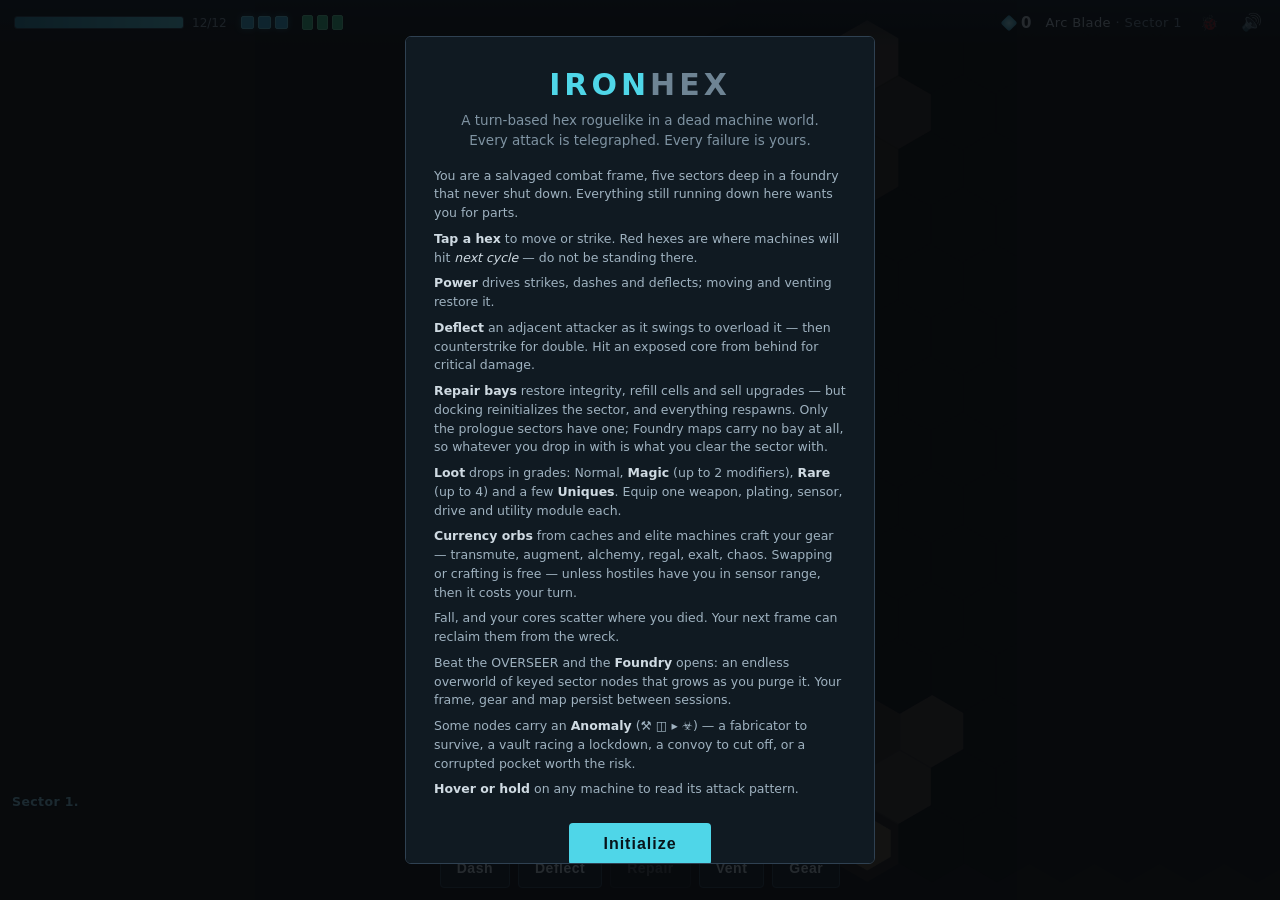
==== index.html @ 330bc488 "Extract balance & generation numbers into config.js (phase 1/3) Enemy scaling, level generation, and" ====
<!DOCTYPE html>
<html lang="en">
<head>
<meta charset="UTF-8">
<meta name="viewport" content="width=device-width, initial-scale=1.0, maximum-scale=1.0, user-scalable=no, viewport-fit=cover">
<meta name="mobile-web-app-capable" content="yes">
<meta name="apple-mobile-web-app-capable" content="yes">
<meta name="apple-mobile-web-app-status-bar-style" content="black-translucent">
<title>Ironhex</title>
<link rel="stylesheet" href="rl.css">
<link rel="icon" href="data:image/svg+xml,<svg xmlns='http://www.w3.org/2000/svg' viewBox='0 0 100 100'><polygon points='50,3 93,26 93,74 50,97 7,74 7,26' fill='%234fd6e8'/></svg>">
</head>
<body>
<canvas id="game"></canvas>

<div id="topbar">
  <div class="hpwrap"><div id="hp-bar"><div id="hp-fill"></div></div><span id="hp-text">12/12</span></div>
  <div id="stamina" title="Power"></div>
  <div id="flasks" title="Repair cells"></div>
  <div class="spacer"></div>
  <div class="souls-wrap"><span class="soul-dot"></span><span id="souls">0</span></div>
  <div class="floor-wrap"><span id="weapon-name"></span> · <span id="loc-label">Sector 1</span></div>
  <button id="btn-debug-export" title="Export debug state (for bug reports)">🐞</button>
  <button id="mute" title="Audio">🔊</button>
</div>

<div id="inspect"></div>

<div id="log"></div>

<div id="actions">
  <button id="btn-roll" title="Thruster dash: any hex up to two away, straight through bodies and fire (2 power) [R]">Dash</button>
  <button id="btn-parry" title="Deflector field: negate an adjacent strike and overload the attacker (2 power) [F]">Deflect</button>
  <button id="btn-flask" title="Inject a repair cell: restores integrity, but it costs the turn [H]">Repair</button>
  <button id="btn-wait" title="Vent heat: hold position, +2 power [Space]">Vent</button>
  <button id="btn-gear" title="Equipment [B]">Gear</button>
  <button id="btn-shop" title="Uplink to the Bay fabricator">Fabricate</button>
  <button id="btn-extract" class="hidden extract" title="Return to the Bay">Extract</button>
  <button id="btn-rest" class="hidden rest">Dock at repair bay</button>
  <button id="btn-fabricator" class="hidden rest" title="Wake the fabricator: 4 scripted waves, a Surge Cache if you hold the line">Activate fabricator</button>
</div>

<div id="event-status" class="hidden"></div>
<div id="purge-banner" class="hidden">SECTOR PURGED — hit Extract to return to the Bay</div>

<div id="node" class="overlay hidden">
  <div class="box">
    <h2 id="node-title"></h2>
    <p id="node-desc"></p>
    <div id="node-actions"></div>
    <button id="node-close" class="secondary">Close</button>
  </div>
</div>

<div id="inv" class="overlay hidden">
  <div class="box gear-box">
    <h2>Equipment</h2>
    <p id="gear-note" class="stats"></p>
    <div id="gear-tabs">
      <button data-tab="equip" class="active">Equipped</button>
      <button data-tab="pack">Backpack</button>
      <button data-tab="keys">Keys</button>
      <button data-tab="supplies">Supplies</button>
    </div>
    <div id="tab-equip" class="gear-tab">
      <div id="gear-slots"></div>
    </div>
    <div id="tab-pack" class="gear-tab hidden">
      <div id="gear-pack"></div>
    </div>
    <div id="tab-keys" class="gear-tab hidden">
      <div id="gear-keys"></div>
    </div>
    <div id="tab-supplies" class="gear-tab hidden">
      <h3>Currency</h3>
      <div id="gear-currency"></div>
      <h3>Tools</h3>
      <div id="gear-tools"></div>
    </div>
    <button id="inv-close" class="secondary">Close</button>
  </div>
</div>

<div id="menu" class="overlay">
  <div class="box menu-box">
    <h1>IRON<span>HEX</span></h1>
    <p class="sub">A turn-based hex roguelike in a dead machine world.<br>Every attack is telegraphed. Every failure is yours.</p>
    <div class="howto">
      <div>You are a salvaged combat frame, five sectors deep in a foundry that never shut down. Everything still running down here wants you for parts.</div>
      <div><b>Tap a hex</b> to move or strike. Red hexes are where machines will hit <i>next cycle</i> — do not be standing there.</div>
      <div><b>Power</b> drives strikes, dashes and deflects; moving and venting restore it.</div>
      <div><b>Deflect</b> an adjacent attacker as it swings to overload it — then counterstrike for double. Hit an exposed core from behind for critical damage.</div>
      <div><b>Repair bays</b> restore integrity, refill cells and sell upgrades — but docking reinitializes the sector, and everything respawns. Only the prologue sectors have one; Foundry maps carry no bay at all, so whatever you drop in with is what you clear the sector with.</div>
      <div><b>Loot</b> drops in grades: Normal, <b>Magic</b> (up to 2 modifiers), <b>Rare</b> (up to 4) and a few <b>Uniques</b>. Equip one weapon, plating, sensor, drive and utility module each.</div>
      <div><b>Currency orbs</b> from caches and elite machines craft your gear — transmute, augment, alchemy, regal, exalt, chaos. Swapping or crafting is free — unless hostiles have you in sensor range, then it costs your turn.</div>
      <div>Fall, and your cores scatter where you died. Your next frame can reclaim them from the wreck.</div>
      <div>Beat the OVERSEER and the <b>Foundry</b> opens: an endless overworld of keyed sector nodes that grows as you purge it. Your frame, gear and map persist between sessions.</div>
      <div>Some nodes carry an <b>Anomaly</b> (⚒ ◫ ▸ ☣) — a fabricator to survive, a vault racing a lockdown, a convoy to cut off, or a corrupted pocket worth the risk.</div>
      <div><b>Hover or hold</b> on any machine to read its attack pattern.</div>
    </div>
    <button id="begin-btn">Initialize</button>
    <p id="stain-note" class="stain"></p>
    <p id="menu-stats" class="stats"></p>
    <a class="crosslink" href="hexfoundry.html">⬡ Hexfoundry — the tower defense that came before</a>
    <a id="abandon-run" class="crosslink hidden" href="#">Abandon saved run</a>
    <a id="reset-profile" class="crosslink hidden" href="#">Reset Foundry profile</a>
    <a id="export-debug" class="crosslink" href="#">Export debug state</a>
    <a id="import-debug" class="crosslink" href="#">Import debug state</a>
    <input id="import-debug-file" type="file" accept="application/json" class="visually-hidden">
  </div>
</div>

<div id="death" class="overlay hidden">
  <div class="box">
    <h1 class="died">SYSTEM FAILURE</h1>
    <p id="death-souls"></p>
    <p id="death-stats" class="stats"></p>
    <button id="death-retry">Reinitialize</button>
    <button id="death-menu" class="secondary">Menu</button>
    <a id="death-export-debug" class="crosslink" href="#">Export debug state</a>
  </div>
</div>

<div id="win" class="overlay hidden">
  <div class="box">
    <h1 class="won">CORE SECURED</h1>
    <p>The OVERSEER goes dark. Its core is yours — and with it, the Foundry's outer gates unlock.</p>
    <p id="win-stats" class="stats"></p>
    <button id="win-again">Descend again</button>
    <button id="win-menu" class="secondary">Menu</button>
  </div>
</div>

<div id="shop" class="overlay hidden">
  <div class="box">
    <h2>Repair bay · fabrication</h2>
    <div class="souls-wrap shop-souls"><span class="soul-dot"></span><span id="shop-souls">0</span></div>
    <p id="shop-sub" class="stats"></p>
    <p id="shop-feedback" class="shop-feedback hidden"></p>
    <div id="shop-items"></div>
    <button id="shop-close">Undock</button>
  </div>
</div>

<div id="terminal" class="overlay hidden">
  <div class="box">
    <h2 class="terminal-title">CORRUPTED TERMINAL</h2>
    <p>It fabricates powerful gear. It always takes something back.</p>
    <div id="terminal-items"></div>
    <button id="terminal-leave" class="secondary">Disconnect</button>
  </div>
</div>

<script src="config.js"></script>
<script src="rl.js"></script>
</body>
</html>
---- rl.css ----
* { margin: 0; padding: 0; box-sizing: border-box; }

html, body {
  width: 100%; height: 100%;
  overflow: hidden;
  background: #0c1015;
  font-family: "Segoe UI", system-ui, sans-serif;
  color: #cfdae2;
  user-select: none;
  -webkit-user-select: none;
  -webkit-tap-highlight-color: transparent;
  overscroll-behavior: none;
  position: fixed; inset: 0;
}

#game {
  display: block; width: 100vw; height: 100vh; height: 100dvh;
  cursor: pointer;
  touch-action: none;
}

/* ---------------- top HUD ---------------- */
#topbar {
  position: fixed; top: 0; left: 0; right: 0;
  display: flex; align-items: center; gap: 14px;
  padding: 10px 14px;
  background: linear-gradient(#0e161ddd, #0e161d00);
  pointer-events: none;
}
.hpwrap { display: flex; align-items: center; gap: 8px; }
#hp-bar {
  width: 170px; height: 13px; border-radius: 3px;
  background: #16202a; border: 1px solid #2f4152; overflow: hidden;
}
#hp-fill { height: 100%; background: linear-gradient(90deg, #2f8fa8, #5fdcec); transition: width .18s; }
#hp-text { font-size: 12px; color: #8fa3b2; font-variant-numeric: tabular-nums; }
#stamina { display: flex; gap: 4px; }
.pip {
  width: 13px; height: 13px; border-radius: 2px;
  background: #16202a; border: 1px solid #2f4152;
}
.pip.on { background: #3fb8e0; border-color: #6fdcf0; box-shadow: 0 0 6px #3fb8e070; }
#flasks { display: flex; gap: 4px; }
.flask {
  width: 11px; height: 15px; border-radius: 2px;
  background: #16202a; border: 1px solid #2f4152;
}
.flask.on { background: #3fc88a; border-color: #6fe0aa; }
.spacer { flex: 1; }
.souls-wrap {
  display: flex; align-items: center; gap: 6px;
  font-weight: 700; font-size: 15px; font-variant-numeric: tabular-nums;
}
.soul-dot {
  width: 12px; height: 12px; border-radius: 2px; transform: rotate(45deg);
  background: radial-gradient(#b0f4ff, #2f9fc0);
}
.floor-wrap { font-size: 13px; color: #7f93a2; letter-spacing: 0.4px; }
#mute {
  pointer-events: auto;
  background: none; border: 0; font-size: 17px; cursor: pointer;
  opacity: 0.7; padding: 2px 4px;
}
#mute:hover { opacity: 1; }

/* ---------------- scan card ---------------- */
#inspect {
  position: fixed; display: none; z-index: 30; pointer-events: none;
  background: #0a121aee; border: 1px solid #2f4152; border-radius: 4px;
  padding: 9px 12px; font-size: 12px; line-height: 1.5; max-width: 240px;
}
#inspect b { color: #7fdcf0; font-size: 13px; letter-spacing: 0.5px; }
#inspect .i-warn { color: #ff8a70; font-weight: 600; }
#inspect .i-good { color: #6fe0b0; font-weight: 600; }
#inspect .i-trait { color: #7f93a2; margin-top: 3px; }

.terminal-title { color: #e070c8 !important; }

/* ---------------- equipment ---------------- */
.box.gear-box {
  width: min(600px, 95vw); text-align: left;
  max-height: 92vh; max-height: 92dvh; overflow-y: auto;
}
.gear-box h2 { text-align: center; }
.gear-box h3 { color: #8fa3b2; font-size: 13px; margin: 12px 0 6px; letter-spacing: 1px; }
.gear-box #inv-close { display: block; margin: 14px auto 0; }
.gear-box .stats { margin: 4px 0 10px; }
.gear-empty { color: #5d7080; font-size: 12.5px; text-align: center; padding: 10px 0; }
#gear-slots, #gear-pack, #gear-tools { display: flex; flex-direction: column; gap: 6px; }
#gear-currency { display: flex; flex-direction: column; gap: 4px; }
.currency-row {
  display: flex; align-items: baseline; gap: 10px;
  font-size: 11.5px; padding: 4px 2px; border-bottom: 1px solid #1c2934;
}
.currency-row b { color: #c9a24b; flex-shrink: 0; }
.currency-row span { color: #6b7f8e; font-size: 10.5px; }
.mod { display: block; font-size: 10.5px; line-height: 1.45; }
.mod.implicit { color: #8fa3b2; }
.mod.affix { color: #7fa8e8; }
.mod.unique { color: #ff9040; }
.mod.corrupt { color: #ff6a52; }
.mod.lore { color: #6b7f8e; font-style: italic; }
.item-base { color: #6b7f8e !important; font-size: 10px !important; }
.orb-btn { border-color: #6b5a2f !important; color: #c9a24b !important; }
.sell-btn { border-color: #3f5a3a !important; color: #8fce7f !important; }
.sell-btn.armed {
  border-color: #a85838 !important; color: #ffb08a !important;
  background: #2c1c14 !important;
}
.item-card {
  display: flex; align-items: flex-start; justify-content: space-between; gap: 10px;
  background: #16202a; border: 1px solid #2f4152; border-radius: 4px;
  padding: 8px 12px;
}
.item-card.equipped { border-color: #2f7f95; background: #12262e; }
.item-card.empty-slot {
  justify-content: center; color: #5d7080; font-size: 12px;
  border-style: dashed; background: none;
}
.item-info b { color: #8fe0f0; font-size: 13px; display: block; }
.item-info span { color: #7f93a2; font-size: 11px; line-height: 1.35; display: block; }
.item-btns { display: flex; gap: 6px; flex-shrink: 0; flex-wrap: wrap; justify-content: flex-end; max-width: 40%; }
.item-btns button {
  background: #1e2c38 !important; color: #cfdae2 !important;
  border: 1px solid #2f4152 !important; border-radius: 3px !important;
  padding: 6px 12px !important; font-size: 12px !important; margin: 0 !important;
}
.item-btns button:hover:not(:disabled) { background: #27394a !important; }
.item-btns button:disabled { opacity: 0.35; }
#btn-gear { min-width: 72px; }

/* ---------------- log ---------------- */
#log {
  position: fixed; left: 12px;
  /* --bar-h is the action bar's measured height: it wraps to two rows
     on a narrow screen, and the log has to stay clear of it */
  bottom: calc(var(--bar-h, 38px) + 48px);
  font-size: 12.5px; line-height: 1.5;
  text-shadow: 0 1px 3px #000;
  pointer-events: none; max-width: 70vw;
}
#log .warn { color: #ff8a70; }
#log .good { color: #6fe0b0; }
#log .sys  { color: #8fd8f0; font-weight: 600; letter-spacing: 0.4px; }

/* ---------------- Foundry Anomalies (node events) ---------------- */
#event-status {
  position: fixed; top: 46px; left: 50%; transform: translateX(-50%);
  background: #12181fcc; border: 1px solid #3a4b58; border-radius: 4px;
  padding: 5px 12px; font-size: 11.5px; font-weight: 700; letter-spacing: 0.5px;
  color: #ffd45c; text-shadow: 0 1px 3px #000; pointer-events: none;
  white-space: nowrap;
}
#event-status.hidden { display: none; }
#purge-banner {
  position: fixed; top: 78px; left: 50%; transform: translateX(-50%);
  background: #0f241bcc; border: 1px solid #3fc88a; border-radius: 4px;
  padding: 5px 12px; font-size: 11.5px; font-weight: 700; letter-spacing: 0.5px;
  color: #9ff0c8; text-shadow: 0 1px 3px #000; pointer-events: none;
  white-space: nowrap; animation: purge-pulse 2.2s ease-in-out infinite;
}
#purge-banner.hidden { display: none; }
@keyframes purge-pulse {
  0%, 100% { box-shadow: 0 0 0 rgba(63,200,138,0); }
  50% { box-shadow: 0 0 10px rgba(63,200,138,0.6); }
}

/* ---------------- action bar ---------------- */
#actions {
  position: fixed; bottom: max(12px, env(safe-area-inset-bottom));
  left: 0; width: 100%;
  padding: 0 8px; box-sizing: border-box;
  /* a sector can show six buttons at once — wrap rather than run off a
     narrow screen, where the edge ones would be unreachable */
  display: flex; gap: 8px; flex-wrap: wrap; justify-content: center;
  /* the bar spans the screen to centre and wrap cleanly, so let taps
     through everywhere except the buttons themselves */
  pointer-events: none;
}
#actions button { pointer-events: auto; }
#actions button {
  background: #16202add; color: #cfdae2;
  border: 1px solid #2f4152; border-radius: 4px;
  padding: 11px 16px; font-size: 14px; font-weight: 600;
  cursor: pointer; min-width: 64px; letter-spacing: 0.5px;
}
#actions button:hover:not(:disabled) { background: #1e2c38; }
#actions button:disabled { opacity: 0.35; cursor: default; }
#actions button.active { background: #12333e; border-color: #4fd6e8; color: #a8f0ff; }
#actions button.rest { background: #123a30dd; border-color: #3fc88a; color: #9ff0c8; }
#actions button.hidden { display: none; }

/* ---------------- overlays ---------------- */
.overlay {
  position: fixed; inset: 0; background: #060a0ed8;
  display: flex; align-items: center; justify-content: center; z-index: 40;
  overflow-y: auto; touch-action: pan-y;
}
.overlay.hidden { display: none; }
.box {
  width: min(470px, 92vw);
  max-height: 92vh; max-height: 92dvh; overflow-y: auto;
  background: #101a22; border: 1px solid #2f4152; border-radius: 6px;
  padding: 30px 28px; text-align: center;
}
.box h1 { letter-spacing: 4px; font-size: 30px; }
.menu-box h1 { color: #4fd6e8; }
.menu-box h1 span { color: #6e8494; }
.box h1.died { color: #e04a38; letter-spacing: 8px; text-shadow: 0 0 26px #c0202080; }
.box h1.won  { color: #4fd6e8; text-shadow: 0 0 26px #2f9fc080; }
.box h2 { color: #7fdcf0; margin-bottom: 14px; letter-spacing: 1.5px; }
.box .sub { color: #7f93a2; font-size: 13.5px; margin: 8px 0 16px; line-height: 1.5; }
.howto {
  text-align: left; font-size: 12.5px; color: #9fb2c0; line-height: 1.5;
  display: flex; flex-direction: column; gap: 7px; margin-bottom: 18px;
}
.howto b, .howto i { color: #cfdae2; }
.box button {
  background: #4fd6e8; color: #08141a; border: 0; border-radius: 4px;
  padding: 12px 34px; font-size: 16px; font-weight: 700; cursor: pointer;
  margin: 6px 4px 0; letter-spacing: 1px;
}
.box button:hover { background: #7fe6f4; }
.box button.secondary { background: #16202a; color: #9fb2c0; border: 1px solid #2f4152; }
.box button.secondary:hover { background: #1e2c38; }
.box p { margin: 8px 0; color: #9fb2c0; font-size: 14px; line-height: 1.5; }
.stats { font-size: 12px !important; color: #6b7f8e !important; }
.stain { color: #6fe0b0 !important; font-size: 13px !important; }
.crosslink {
  display: block; margin-top: 16px; font-size: 12px;
  color: #6b7f8e; text-decoration: none;
}
.crosslink:hover { color: #9fb2c0; }
.visually-hidden {
  position: absolute; width: 1px; height: 1px; overflow: hidden;
  clip: rect(0 0 0 0); white-space: nowrap; border: 0; padding: 0; margin: -1px;
}
#btn-debug-export {
  pointer-events: auto;
  background: none; border: 0; font-size: 15px; cursor: pointer;
  opacity: 0.55; padding: 2px 4px;
}
#btn-debug-export:hover { opacity: 1; }

/* ---------------- fabrication list ---------------- */
/* the shop overlay sits above the topbar, hiding the souls counter up
   there — repeat it inside so spending power is visible while shopping */
.shop-souls { justify-content: center; margin: 2px 0 6px; color: #cfdae2; }
.shop-feedback {
  color: #6fe0b0 !important; font-size: 12.5px !important;
  font-weight: 600; margin: -4px 0 10px !important;
}
.shop-feedback.hidden { display: none; }
.shop-feedback.flash { animation: shop-flash 1.4s ease-out; }
@keyframes shop-flash {
  0% { opacity: 0; transform: translateY(-3px); }
  15% { opacity: 1; transform: translateY(0); }
  100% { opacity: 1; }
}
#shop-items { display: flex; flex-direction: column; gap: 8px; margin-bottom: 14px; }
.shop-head {
  margin: 8px 0 0; text-align: left;
  font-size: 10px; letter-spacing: 2px; text-transform: uppercase; color: #5d7080;
}
.shop-head:first-child { margin-top: 0; }
.shop-item {
  display: flex; align-items: center; justify-content: space-between; gap: 10px;
  background: #16202a !important; color: #cfdae2 !important;
  border: 1px solid #2f4152 !important; border-radius: 4px !important;
  padding: 10px 14px !important; font-size: 13px !important;
  margin: 0 !important; cursor: pointer; text-align: left;
}
.shop-item:hover:not(:disabled) { background: #1e2c38 !important; }
.shop-item:disabled { opacity: 0.4; cursor: default; }
.shop-item b { color: #8fe0f0; }
.shop-item span { flex: 1; color: #7f93a2; }
.shop-item em { font-style: normal; color: #6fe0b0; white-space: nowrap; }

/* ---------------- the Foundry (overworld) ---------------- */
body.overworld #actions button { display: none; }
body.overworld #actions #btn-gear { display: inline-block; }
/* the Bay's fabricator is reachable by uplink anywhere on the overworld */
#btn-shop { display: none; }
body.overworld #actions #btn-shop { display: inline-block; }
#btn-extract.extract { background: #123a30dd; border-color: #3fc88a; color: #9ff0c8; }
#btn-extract.purged { box-shadow: 0 0 12px #3fc88a90; }
#node-actions { display: flex; flex-direction: column; gap: 8px; margin: 14px 0 4px; }
#gear-keys { display: flex; flex-direction: column; gap: 6px; }
.pack-slot-head {
  color: #6b7f8e; font-size: 10px; letter-spacing: 0.12em; text-transform: uppercase;
  margin: 8px 0 2px; padding-left: 2px;
}
.pack-slot-head:first-child { margin-top: 0; }
#gear-tabs { display: flex; gap: 6px; margin: 8px 0 12px; }
#gear-tabs button {
  flex: 1; background: #16202a; border: 1px solid #2f4152; border-radius: 4px;
  color: #8fa3b2; padding: 8px 4px; font-size: 12px; font-weight: 600;
  font-family: inherit; cursor: pointer; letter-spacing: 0.3px; white-space: nowrap;
}
#gear-tabs button:hover { background: #1e2c38; }
#gear-tabs button.active { background: #12333e; border-color: #4fd6e8; color: #a8f0ff; }
#gear-tabs button.hidden { display: none; }
.gear-tab.hidden { display: none; }

/* ---------------- small screens ---------------- */
@media (max-width: 720px) {
  #topbar { gap: 9px; padding: 8px 10px; flex-wrap: wrap; }
  #hp-bar { width: 110px; }
  #actions button { padding: 10px 10px; font-size: 12.5px; min-width: 54px; }
  #log { bottom: calc(var(--bar-h, 36px) + 40px); font-size: 11.5px; }
  .box { padding: 22px 18px; }
  .box h1 { font-size: 24px; }
}
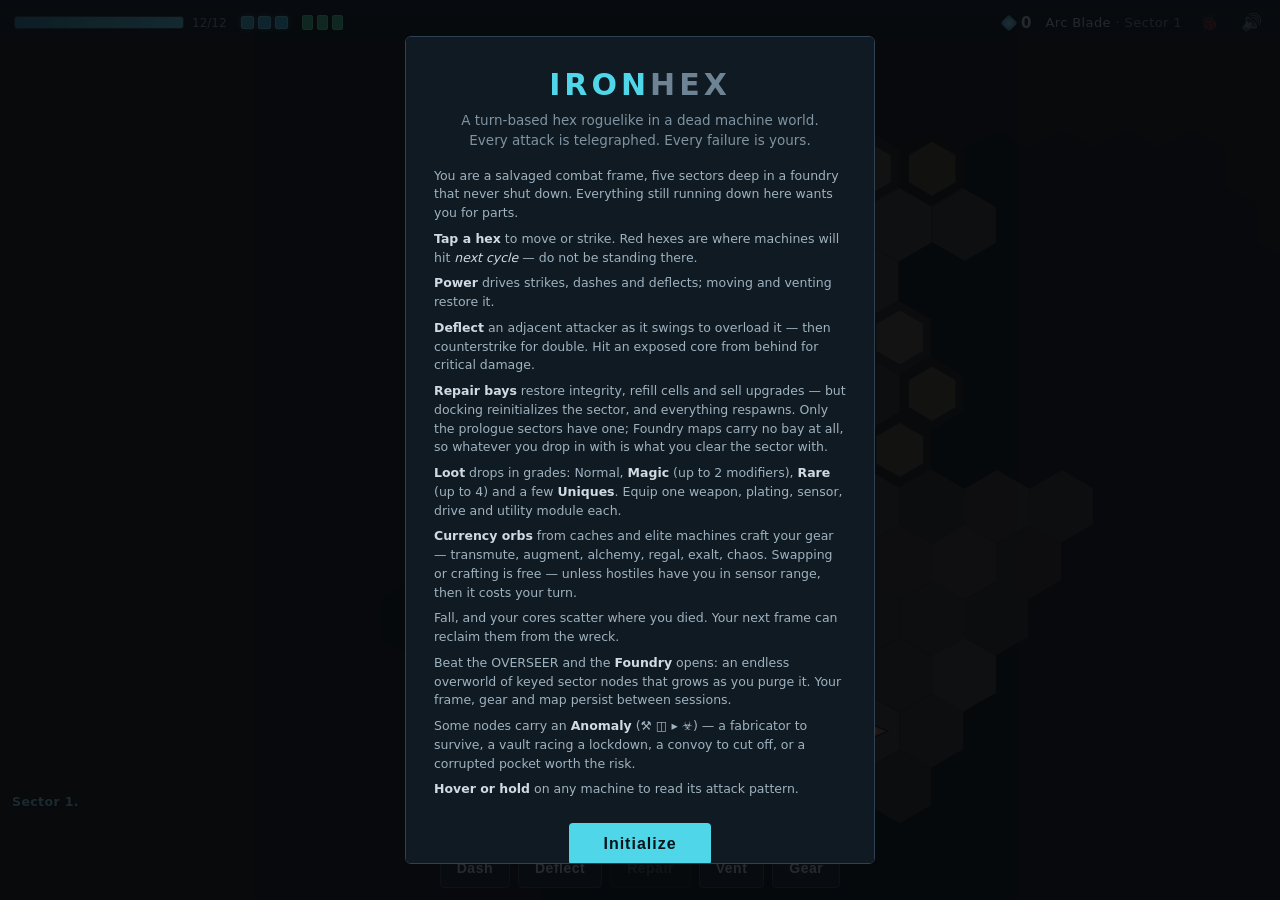
==== commit 6f0813e3: "Replace flat frame upgrades with the frame lattice, a milestone-paced tree The shop's four frame upg" ====
--- a/index.html
+++ b/index.html
@@ -142,6 +142,16 @@
   </div>
 </div>
 
+<div id="tree" class="overlay hidden">
+  <div class="box">
+    <h2>Frame lattice</h2>
+    <p id="tree-sub" class="stats"></p>
+    <div id="tree-detail" class="hidden"></div>
+    <div id="tree-cols"></div>
+    <button id="tree-close">Close</button>
+  </div>
+</div>
+
 <div id="terminal" class="overlay hidden">
   <div class="box">
     <h2 class="terminal-title">CORRUPTED TERMINAL</h2>
--- a/rl.css
+++ b/rl.css
@@ -95,11 +95,16 @@
 .currency-row b { color: #c9a24b; flex-shrink: 0; }
 .currency-row span { color: #6b7f8e; font-size: 10.5px; }
 .mod { display: block; font-size: 10.5px; line-height: 1.45; }
-.mod.implicit { color: #8fa3b2; }
+.mod.implicit { color: #8fa3b2; font-style: italic; }
+.mod.prefix { color: #f0a840; }
+.mod.suffix { color: #6fd6c0; }
 .mod.affix { color: #7fa8e8; }
 .mod.unique { color: #ff9040; }
 .mod.corrupt { color: #ff6a52; }
 .mod.lore { color: #6b7f8e; font-style: italic; }
+/* separates the base type's fixed implicit from what was crafted onto
+   it — without this a stack of same-weight lines reads as one block */
+.mod-divider { height: 1px; background: #2a3745; margin: 5px 0 4px; }
 .item-base { color: #6b7f8e !important; font-size: 10px !important; }
 .orb-btn { border-color: #6b5a2f !important; color: #c9a24b !important; }
 .sell-btn { border-color: #3f5a3a !important; color: #8fce7f !important; }
@@ -275,6 +280,52 @@
 .shop-item b { color: #8fe0f0; }
 .shop-item span { flex: 1; color: #7f93a2; }
 .shop-item em { font-style: normal; color: #6fe0b0; white-space: nowrap; }
+
+/* ---------------- frame lattice ---------------- */
+#tree-cols { display: flex; gap: 8px; margin-bottom: 12px; align-items: flex-start; }
+.tree-col { flex: 1; display: flex; flex-direction: column; min-width: 0; }
+.tree-branch-head {
+  font-size: 10px; letter-spacing: 2px; text-transform: uppercase; color: #5d7080;
+  text-align: center; margin-bottom: 6px;
+}
+.tree-node {
+  display: block; width: 100%; text-align: left; position: relative;
+  background: #16202a !important; color: #cfdae2 !important;
+  border: 1px solid #2f4152 !important; border-radius: 4px !important;
+  padding: 7px 8px !important; font-size: 11px !important;
+  margin: 0 !important; cursor: pointer;
+}
+/* connector stub between nodes in a chain */
+.tree-node + .tree-node { margin-top: 12px !important; }
+.tree-node + .tree-node::before {
+  content: ""; position: absolute; left: 50%; top: -13px;
+  width: 2px; height: 12px; background: #2f4152;
+}
+.tree-node b { display: block; color: #9fb2c2; font-size: 11px; }
+.tree-node span { display: block; color: #66798a; font-size: 10px; line-height: 1.35; }
+.tree-node.notable { border-color: #7a5f2f !important; }
+.tree-node.notable b { color: #e8c060; }
+.tree-node.keystone { border-color: #7a3a52 !important; }
+.tree-node.keystone b { color: #f08fb0; }
+.tree-node.allocated { background: #1c3040 !important; box-shadow: inset 0 0 0 1px #4fc0e0; }
+.tree-node.allocated b { color: #8fe0f0; }
+.tree-node.allocated + .tree-node.allocated::before { background: #4fc0e0; }
+.tree-node.locked { opacity: 0.45; }
+.tree-node.selected { outline: 2px solid #8fe0f0; outline-offset: 1px; }
+#tree-detail {
+  display: flex; align-items: center; gap: 10px; margin-bottom: 12px;
+  background: #16202a; border: 1px solid #2f4152; border-radius: 4px; padding: 9px 12px;
+}
+#tree-detail b { color: #8fe0f0; }
+#tree-detail div { flex: 1; font-size: 12px; color: #9fb2c2; text-align: left; }
+#tree-detail span { display: block; color: #7f93a2; font-size: 11px; margin-top: 2px; }
+#tree-detail button {
+  background: #1d3a2f; color: #9ff0c8; border: 1px solid #3fc88a;
+  border-radius: 4px; padding: 8px 12px; font-size: 12px; white-space: nowrap;
+}
+#tree-detail button:disabled {
+  opacity: 0.5; background: #1a242e; color: #7f93a2; border-color: #2f4152;
+}
 
 /* ---------------- the Foundry (overworld) ---------------- */
 body.overworld #actions button { display: none; }
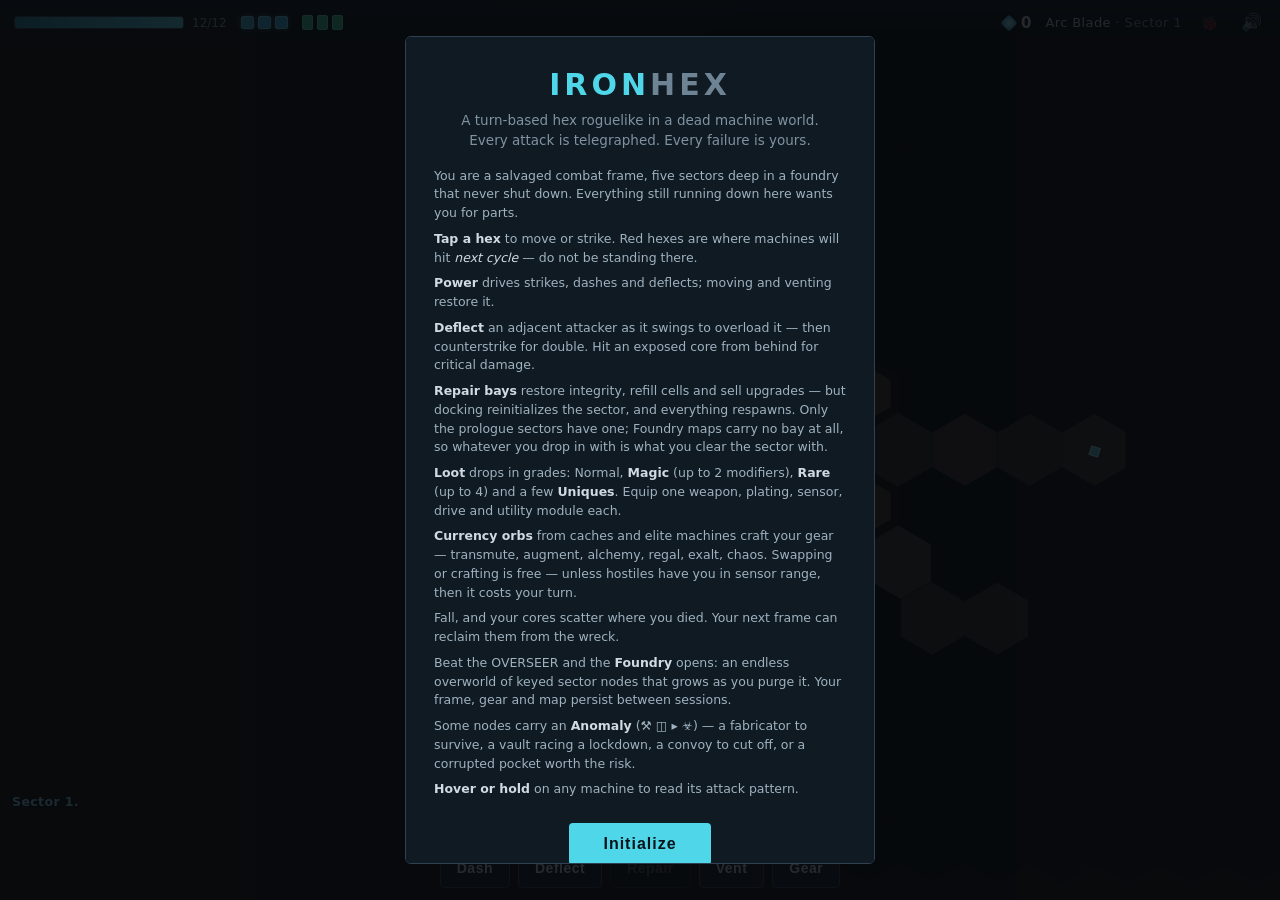
==== commit dd02e999: "Redraw the frame lattice as a radial constellation, PoE-tree style The three-column list read as a m" ====
--- a/index.html
+++ b/index.html
@@ -143,11 +143,17 @@
 </div>
 
 <div id="tree" class="overlay hidden">
-  <div class="box">
+  <div class="box tree-box">
     <h2>Frame lattice</h2>
     <p id="tree-sub" class="stats"></p>
     <div id="tree-detail" class="hidden"></div>
-    <div id="tree-cols"></div>
+    <div id="tree-graph-wrap">
+      <svg id="tree-graph" preserveAspectRatio="xMidYMid meet"></svg>
+      <div id="tree-zoom">
+        <button id="tree-zoom-in" title="Zoom in">+</button>
+        <button id="tree-zoom-out" title="Zoom out">−</button>
+      </div>
+    </div>
     <button id="tree-close">Close</button>
   </div>
 </div>
--- a/rl.css
+++ b/rl.css
@@ -281,37 +281,70 @@
 .shop-item span { flex: 1; color: #7f93a2; }
 .shop-item em { font-style: normal; color: #6fe0b0; white-space: nowrap; }
 
-/* ---------------- frame lattice ---------------- */
-#tree-cols { display: flex; gap: 8px; margin-bottom: 12px; align-items: flex-start; }
-.tree-col { flex: 1; display: flex; flex-direction: column; min-width: 0; }
-.tree-branch-head {
-  font-size: 10px; letter-spacing: 2px; text-transform: uppercase; color: #5d7080;
-  text-align: center; margin-bottom: 6px;
-}
-.tree-node {
-  display: block; width: 100%; text-align: left; position: relative;
-  background: #16202a !important; color: #cfdae2 !important;
-  border: 1px solid #2f4152 !important; border-radius: 4px !important;
-  padding: 7px 8px !important; font-size: 11px !important;
-  margin: 0 !important; cursor: pointer;
-}
-/* connector stub between nodes in a chain */
-.tree-node + .tree-node { margin-top: 12px !important; }
-.tree-node + .tree-node::before {
-  content: ""; position: absolute; left: 50%; top: -13px;
-  width: 2px; height: 12px; background: #2f4152;
-}
-.tree-node b { display: block; color: #9fb2c2; font-size: 11px; }
-.tree-node span { display: block; color: #66798a; font-size: 10px; line-height: 1.35; }
-.tree-node.notable { border-color: #7a5f2f !important; }
-.tree-node.notable b { color: #e8c060; }
-.tree-node.keystone { border-color: #7a3a52 !important; }
-.tree-node.keystone b { color: #f08fb0; }
-.tree-node.allocated { background: #1c3040 !important; box-shadow: inset 0 0 0 1px #4fc0e0; }
-.tree-node.allocated b { color: #8fe0f0; }
-.tree-node.allocated + .tree-node.allocated::before { background: #4fc0e0; }
-.tree-node.locked { opacity: 0.45; }
-.tree-node.selected { outline: 2px solid #8fe0f0; outline-offset: 1px; }
+/* ---------------- frame lattice (radial constellation) ---------------- */
+.tree-box {
+  width: min(760px, 96vw);
+  height: 94vh; height: 94dvh;
+  display: flex; flex-direction: column;
+  padding: 16px 16px 14px; overflow: hidden;
+}
+.tree-box h2 { margin: 0 0 4px; }
+.tree-box #tree-sub { margin: 0 0 8px; }
+#tree-graph-wrap {
+  flex: 1; min-height: 0; position: relative;
+  border: 1px solid #22303e; border-radius: 6px; overflow: hidden;
+  background:
+    radial-gradient(ellipse at 50% 42%, #101c26 0%, #0a1118 55%, #060a0e 100%);
+}
+#tree-graph {
+  width: 100%; height: 100%; display: block;
+  touch-action: none; cursor: grab; user-select: none;
+}
+#tree-graph:active { cursor: grabbing; }
+.tree-stars circle { fill: #9fc0d8; }
+/* edges: dim web -> "open" frontier off an installed node -> lit path */
+.tree-edge { fill: none; stroke: #22303e; stroke-width: 3.5; }
+.tree-edge.open { stroke: #3a5468; }
+.tree-edge.lit { stroke: #4fc0e0; stroke-width: 5; filter: drop-shadow(0 0 7px #4fc0e0aa); }
+/* hub emblem */
+.tree-hub .hub-outer { fill: none; stroke: #33475a; stroke-width: 3; }
+.tree-hub .hub-inner { fill: #101c26; stroke: #4fc0e0; stroke-width: 2.5; filter: drop-shadow(0 0 10px #4fc0e066); }
+.tree-hub .hub-core { fill: #4fc0e0; filter: drop-shadow(0 0 8px #4fc0e0); }
+/* nodes: hexes sized by kind, colored by state */
+.tree-node { cursor: pointer; }
+.tree-node .hit { fill: #ffffff; fill-opacity: 0; stroke: none; }
+.tree-node .body { fill: #101a24; stroke: #3a4c5e; stroke-width: 2.5; }
+.tree-node .ring { fill: none; stroke: #3a4c5e; stroke-width: 1.5; }
+.tree-node .gem { fill: #8fe0f0; filter: drop-shadow(0 0 6px #4fc0e0); }
+.tree-node.notable .body { stroke: #8a6c34; }
+.tree-node.notable .ring { stroke: #8a6c34; }
+.tree-node.keystone .body { stroke: #8a4460; }
+.tree-node.keystone .ring { stroke: #8a4460; }
+.tree-node.allocated .body { fill: #14293a; stroke: #4fc0e0; filter: drop-shadow(0 0 8px #4fc0e088); }
+.tree-node.allocated.notable .body { stroke: #f0c060; filter: drop-shadow(0 0 9px #f0c06088); }
+.tree-node.allocated.notable .gem { fill: #f0c060; filter: drop-shadow(0 0 6px #f0c060); }
+.tree-node.allocated.keystone .body { stroke: #f08fb0; filter: drop-shadow(0 0 10px #f08fb088); }
+.tree-node.allocated.keystone .gem { fill: #f08fb0; filter: drop-shadow(0 0 6px #f08fb0); }
+.tree-node.locked { opacity: 0.4; }
+.tree-node .pulse {
+  fill: none; stroke: #7fd6ec; stroke-width: 2;
+  animation: tree-pulse 1.6s ease-in-out infinite;
+}
+@keyframes tree-pulse {
+  0%, 100% { stroke-opacity: 0.75; }
+  50% { stroke-opacity: 0.15; }
+}
+.tree-node .sel-ring { fill: none; stroke: #8fe0f0; stroke-width: 3; }
+#tree-zoom {
+  position: absolute; right: 10px; bottom: 10px;
+  display: flex; flex-direction: column; gap: 6px;
+}
+#tree-zoom button {
+  width: 38px; height: 38px; padding: 0; font-size: 20px; line-height: 1;
+  background: #101a24d8; color: #8fe0f0; border: 1px solid #2f4152; border-radius: 6px;
+}
+.tree-box #tree-close { margin-top: 10px; flex-shrink: 0; }
+.tree-box #tree-detail { flex-shrink: 0; }
 #tree-detail {
   display: flex; align-items: center; gap: 10px; margin-bottom: 12px;
   background: #16202a; border: 1px solid #2f4152; border-radius: 4px; padding: 9px 12px;
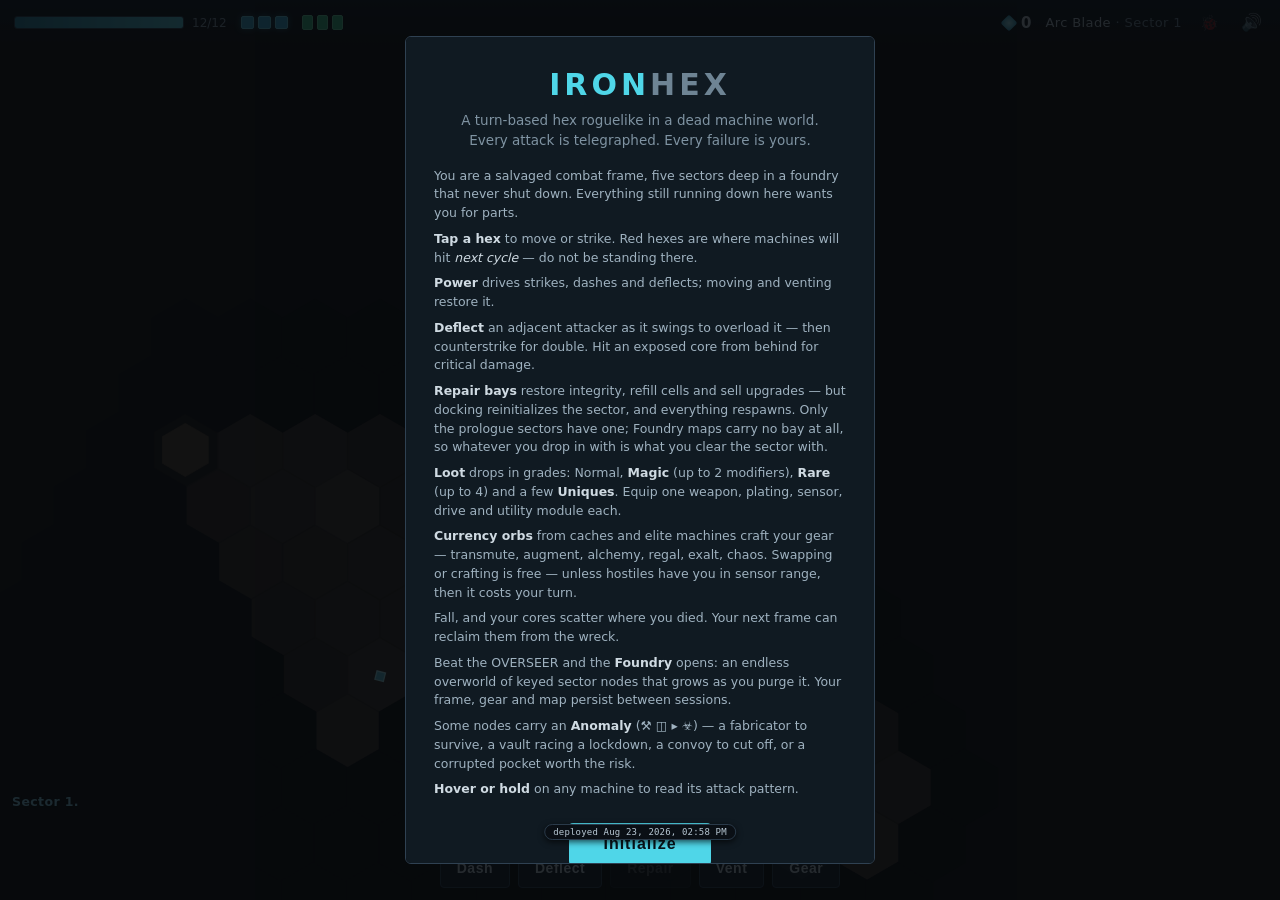
==== commit badfe490: "Show a persistent deploy badge in-game A small, non-interactive corner watermark — "deployed <date/t" ====
--- a/index.html
+++ b/index.html
@@ -11,6 +11,7 @@
 <link rel="icon" href="data:image/svg+xml,<svg xmlns='http://www.w3.org/2000/svg' viewBox='0 0 100 100'><polygon points='50,3 93,26 93,74 50,97 7,74 7,26' fill='%234fd6e8'/></svg>">
 </head>
 <body>
+<div id="deploy-badge"></div>
 <canvas id="game"></canvas>
 
 <div id="topbar">
--- a/rl.css
+++ b/rl.css
@@ -169,6 +169,21 @@
   0%, 100% { box-shadow: 0 0 0 rgba(63,200,138,0); }
   50% { box-shadow: 0 0 10px rgba(63,200,138,0.6); }
 }
+
+/* ---------------- deploy badge ----------------
+   a persistent, non-interactive corner watermark, in the DOM outside
+   every screen-toggled container so it never gets hidden — z-index sits
+   above overlays (40) so a menu/shop/tree modal never covers it either */
+#deploy-badge {
+  position: fixed; left: 50%; transform: translateX(-50%);
+  bottom: calc(56px + max(4px, env(safe-area-inset-bottom)));
+  z-index: 999; pointer-events: none;
+  font-family: monospace; font-size: 9px; letter-spacing: 0.02em;
+  color: #b8c8d4; background: #0a0f15; border: 1px solid #2a3a4a;
+  border-radius: 8px; padding: 2px 8px; white-space: nowrap;
+  box-shadow: 0 2px 6px #000a;
+}
+#deploy-badge:empty { display: none; }
 
 /* ---------------- action bar ---------------- */
 #actions {
@@ -320,11 +335,16 @@
 .tree-node.notable .ring { stroke: #8a6c34; }
 .tree-node.keystone .body { stroke: #8a4460; }
 .tree-node.keystone .ring { stroke: #8a4460; }
+.tree-node.jewel .body { stroke: #7a62a8; }
+.tree-node.jewel .ring { stroke: #7a62a8; stroke-dasharray: 5 4; }
+.tree-node.jewel .socket { fill: #0a0f16; stroke: #55447a; stroke-width: 1.5; }
 .tree-node.allocated .body { fill: #14293a; stroke: #4fc0e0; filter: drop-shadow(0 0 8px #4fc0e088); }
 .tree-node.allocated.notable .body { stroke: #f0c060; filter: drop-shadow(0 0 9px #f0c06088); }
 .tree-node.allocated.notable .gem { fill: #f0c060; filter: drop-shadow(0 0 6px #f0c060); }
 .tree-node.allocated.keystone .body { stroke: #f08fb0; filter: drop-shadow(0 0 10px #f08fb088); }
 .tree-node.allocated.keystone .gem { fill: #f08fb0; filter: drop-shadow(0 0 6px #f08fb0); }
+.tree-node.allocated.jewel .body { stroke: #b08ff0; filter: drop-shadow(0 0 10px #b08ff088); }
+.tree-node.allocated.jewel .gem { fill: #b08ff0; filter: drop-shadow(0 0 7px #b08ff0); }
 .tree-node.locked { opacity: 0.4; }
 .tree-node .pulse {
   fill: none; stroke: #7fd6ec; stroke-width: 2;
@@ -349,6 +369,8 @@
   display: flex; align-items: center; gap: 10px; margin-bottom: 12px;
   background: #16202a; border: 1px solid #2f4152; border-radius: 4px; padding: 9px 12px;
 }
+/* the id selector outbids the utility class, so restate the hide */
+#tree-detail.hidden { display: none; }
 #tree-detail b { color: #8fe0f0; }
 #tree-detail div { flex: 1; font-size: 12px; color: #9fb2c2; text-align: left; }
 #tree-detail span { display: block; color: #7f93a2; font-size: 11px; margin-top: 2px; }
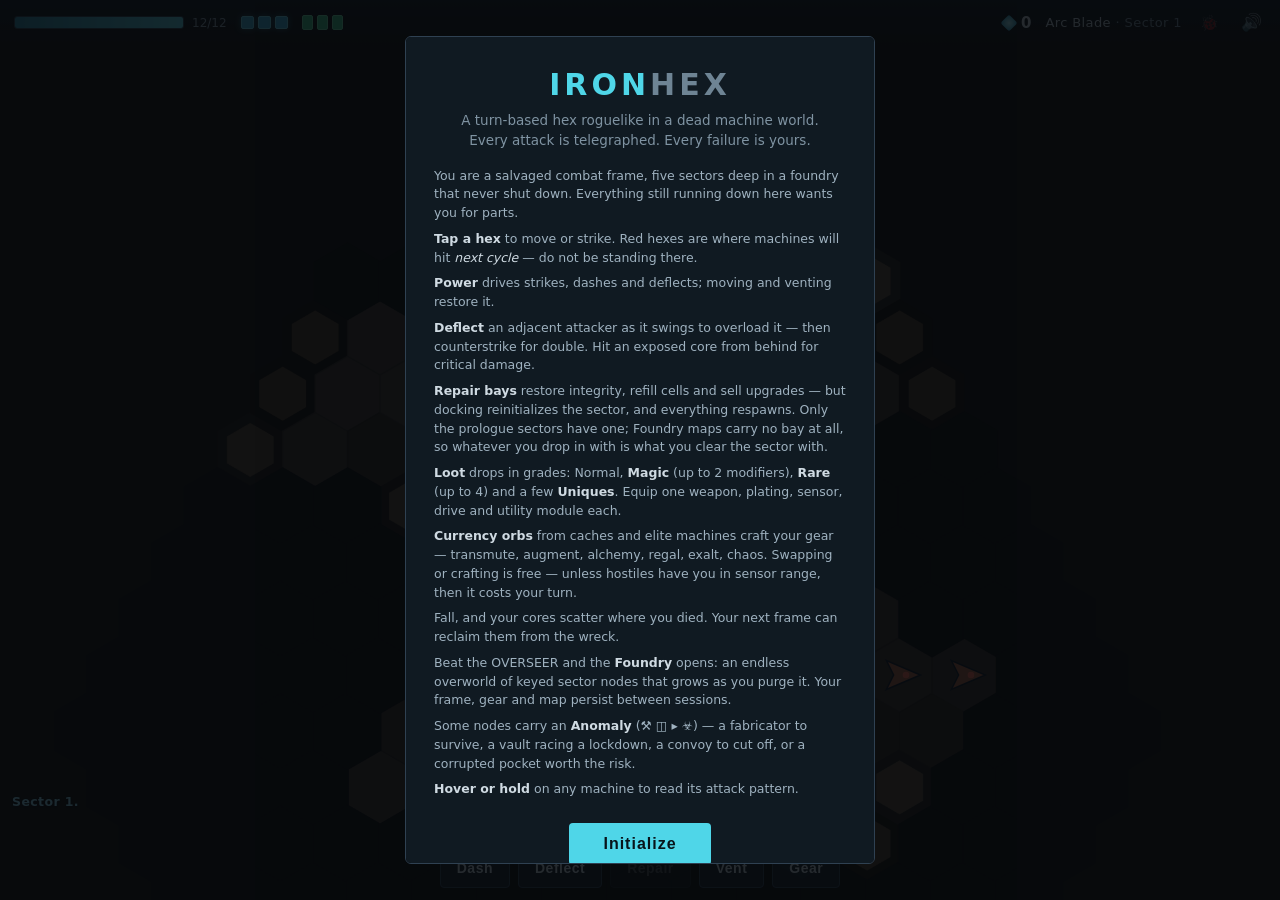
==== commit 5641785b: "Move the deploy badge to the intro page only Scoped the deploy watermark down from "everywhere" to j" ====
--- a/index.html
+++ b/index.html
@@ -11,7 +11,6 @@
 <link rel="icon" href="data:image/svg+xml,<svg xmlns='http://www.w3.org/2000/svg' viewBox='0 0 100 100'><polygon points='50,3 93,26 93,74 50,97 7,74 7,26' fill='%234fd6e8'/></svg>">
 </head>
 <body>
-<div id="deploy-badge"></div>
 <canvas id="game"></canvas>
 
 <div id="topbar">
@@ -108,6 +107,7 @@
     <a id="export-debug" class="crosslink" href="#">Export debug state</a>
     <a id="import-debug" class="crosslink" href="#">Import debug state</a>
     <input id="import-debug-file" type="file" accept="application/json" class="visually-hidden">
+    <p id="deploy-badge" class="stats"></p>
   </div>
 </div>
 
--- a/rl.css
+++ b/rl.css
@@ -170,21 +170,6 @@
   50% { box-shadow: 0 0 10px rgba(63,200,138,0.6); }
 }
 
-/* ---------------- deploy badge ----------------
-   a persistent, non-interactive corner watermark, in the DOM outside
-   every screen-toggled container so it never gets hidden — z-index sits
-   above overlays (40) so a menu/shop/tree modal never covers it either */
-#deploy-badge {
-  position: fixed; left: 50%; transform: translateX(-50%);
-  bottom: calc(56px + max(4px, env(safe-area-inset-bottom)));
-  z-index: 999; pointer-events: none;
-  font-family: monospace; font-size: 9px; letter-spacing: 0.02em;
-  color: #b8c8d4; background: #0a0f15; border: 1px solid #2a3a4a;
-  border-radius: 8px; padding: 2px 8px; white-space: nowrap;
-  box-shadow: 0 2px 6px #000a;
-}
-#deploy-badge:empty { display: none; }
-
 /* ---------------- action bar ---------------- */
 #actions {
   position: fixed; bottom: max(12px, env(safe-area-inset-bottom));
@@ -245,6 +230,8 @@
 .box button.secondary:hover { background: #1e2c38; }
 .box p { margin: 8px 0; color: #9fb2c0; font-size: 14px; line-height: 1.5; }
 .stats { font-size: 12px !important; color: #6b7f8e !important; }
+#deploy-badge { font-family: monospace !important; font-size: 10px !important; margin-top: 10px; pointer-events: none; }
+#deploy-badge:empty { display: none; }
 .stain { color: #6fe0b0 !important; font-size: 13px !important; }
 .crosslink {
   display: block; margin-top: 16px; font-size: 12px;
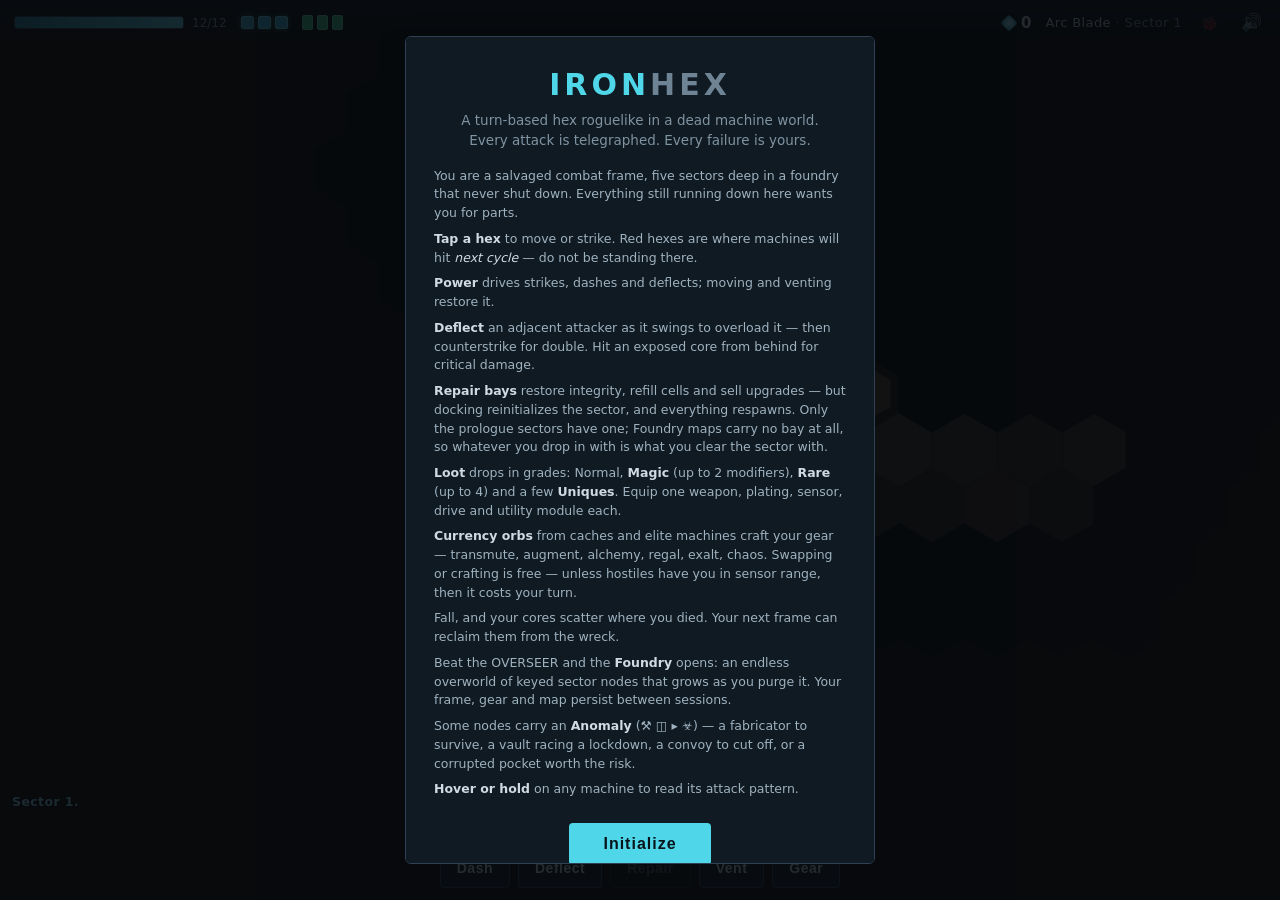
==== commit 6213aa2b: "Add root-tier special attacks to the frame lattice A small 4th cluster sits at the lattice hub, inde" ====
--- a/index.html
+++ b/index.html
@@ -31,6 +31,7 @@
 <div id="actions">
   <button id="btn-roll" title="Thruster dash: any hex up to two away, straight through bodies and fire (2 power) [R]">Dash</button>
   <button id="btn-parry" title="Deflector field: negate an adjacent strike and overload the attacker (2 power) [F]">Deflect</button>
+  <button id="btn-special" class="hidden" title="Root-lattice special attack [S]">Special</button>
   <button id="btn-flask" title="Inject a repair cell: restores integrity, but it costs the turn [H]">Repair</button>
   <button id="btn-wait" title="Vent heat: hold position, +2 power [Space]">Vent</button>
   <button id="btn-gear" title="Equipment [B]">Gear</button>
--- a/rl.css
+++ b/rl.css
@@ -132,6 +132,19 @@
 }
 .item-btns button:hover:not(:disabled) { background: #27394a !important; }
 .item-btns button:disabled { opacity: 0.35; }
+.compare-btn { border-color: #2f5a7f !important; color: #7fb8e8 !important; }
+.item-card-wrap { display: flex; flex-direction: column; }
+.item-compare {
+  margin-top: 6px; padding: 8px 12px; background: #101a24;
+  border: 1px solid #2f4152; border-radius: 4px; font-size: 11.5px;
+}
+.item-compare.hidden { display: none; }
+.item-compare .diff-vs { color: #6b7f8e; margin-bottom: 4px; font-style: italic; }
+.item-compare .diff-row { display: flex; justify-content: space-between; gap: 10px; padding: 1px 0; }
+.item-compare .diff-label { color: #8fa3b2; }
+.item-compare .diff-up { color: #6fe0b0; }
+.item-compare .diff-down { color: #ff8a70; }
+.item-compare .diff-empty { color: #5d7080; font-style: italic; }
 #btn-gear { min-width: 72px; }
 
 /* ---------------- log ---------------- */
@@ -325,6 +338,8 @@
 .tree-node.jewel .body { stroke: #7a62a8; }
 .tree-node.jewel .ring { stroke: #7a62a8; stroke-dasharray: 5 4; }
 .tree-node.jewel .socket { fill: #0a0f16; stroke: #55447a; stroke-width: 1.5; }
+.tree-node.special .body { stroke: #3fa88a; }
+.tree-node.special .ring { stroke: #3fa88a; }
 .tree-node.allocated .body { fill: #14293a; stroke: #4fc0e0; filter: drop-shadow(0 0 8px #4fc0e088); }
 .tree-node.allocated.notable .body { stroke: #f0c060; filter: drop-shadow(0 0 9px #f0c06088); }
 .tree-node.allocated.notable .gem { fill: #f0c060; filter: drop-shadow(0 0 6px #f0c060); }
@@ -332,6 +347,8 @@
 .tree-node.allocated.keystone .gem { fill: #f08fb0; filter: drop-shadow(0 0 6px #f08fb0); }
 .tree-node.allocated.jewel .body { stroke: #b08ff0; filter: drop-shadow(0 0 10px #b08ff088); }
 .tree-node.allocated.jewel .gem { fill: #b08ff0; filter: drop-shadow(0 0 7px #b08ff0); }
+.tree-node.allocated.special .body { stroke: #3fe0b8; filter: drop-shadow(0 0 10px #3fe0b888); }
+.tree-node.allocated.special .gem { fill: #3fe0b8; filter: drop-shadow(0 0 6px #3fe0b8); }
 .tree-node.locked { opacity: 0.4; }
 .tree-node .pulse {
   fill: none; stroke: #7fd6ec; stroke-width: 2;
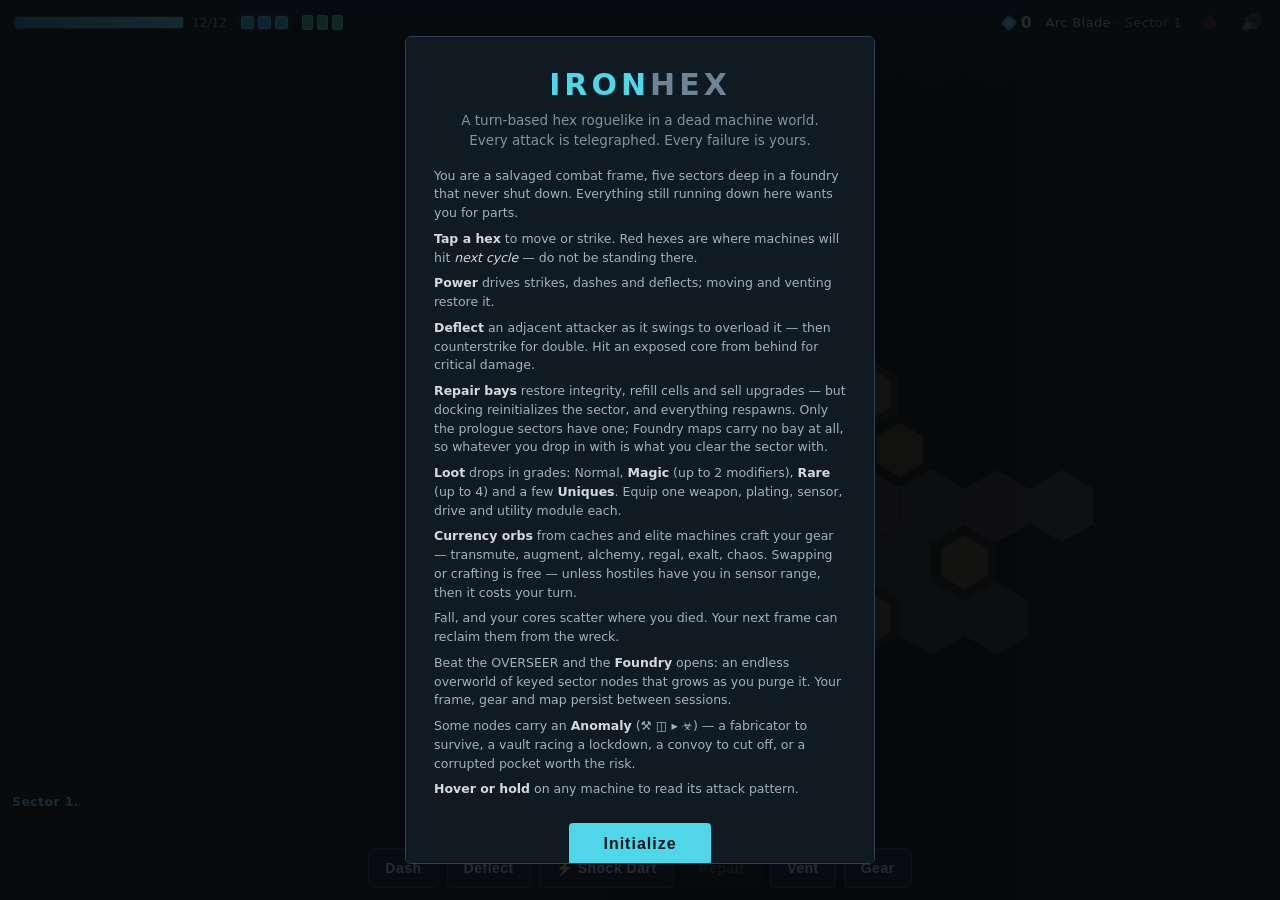
==== commit 71497fee: "Replace dart/cell consumables with found-and-leveled skill chips Throwing a shock dart meant opening" ====
--- a/index.html
+++ b/index.html
@@ -32,6 +32,8 @@
   <button id="btn-roll" title="Thruster dash: any hex up to two away, straight through bodies and fire (2 power) [R]">Dash</button>
   <button id="btn-parry" title="Deflector field: negate an adjacent strike and overload the attacker (2 power) [F]">Deflect</button>
   <button id="btn-special" class="hidden" title="Root-lattice special attack [S]">Special</button>
+  <button id="btn-skill-0" class="hidden" title="Skill chip, socket 1 [1]"></button>
+  <button id="btn-skill-1" class="hidden" title="Skill chip, socket 2 [2]"></button>
   <button id="btn-flask" title="Inject a repair cell: restores integrity, but it costs the turn [H]">Repair</button>
   <button id="btn-wait" title="Vent heat: hold position, +2 power [Space]">Vent</button>
   <button id="btn-gear" title="Equipment [B]">Gear</button>
@@ -75,7 +77,7 @@
     <div id="tab-supplies" class="gear-tab hidden">
       <h3>Currency</h3>
       <div id="gear-currency"></div>
-      <h3>Tools</h3>
+      <h3>Skill Chips</h3>
       <div id="gear-tools"></div>
     </div>
     <button id="inv-close" class="secondary">Close</button>
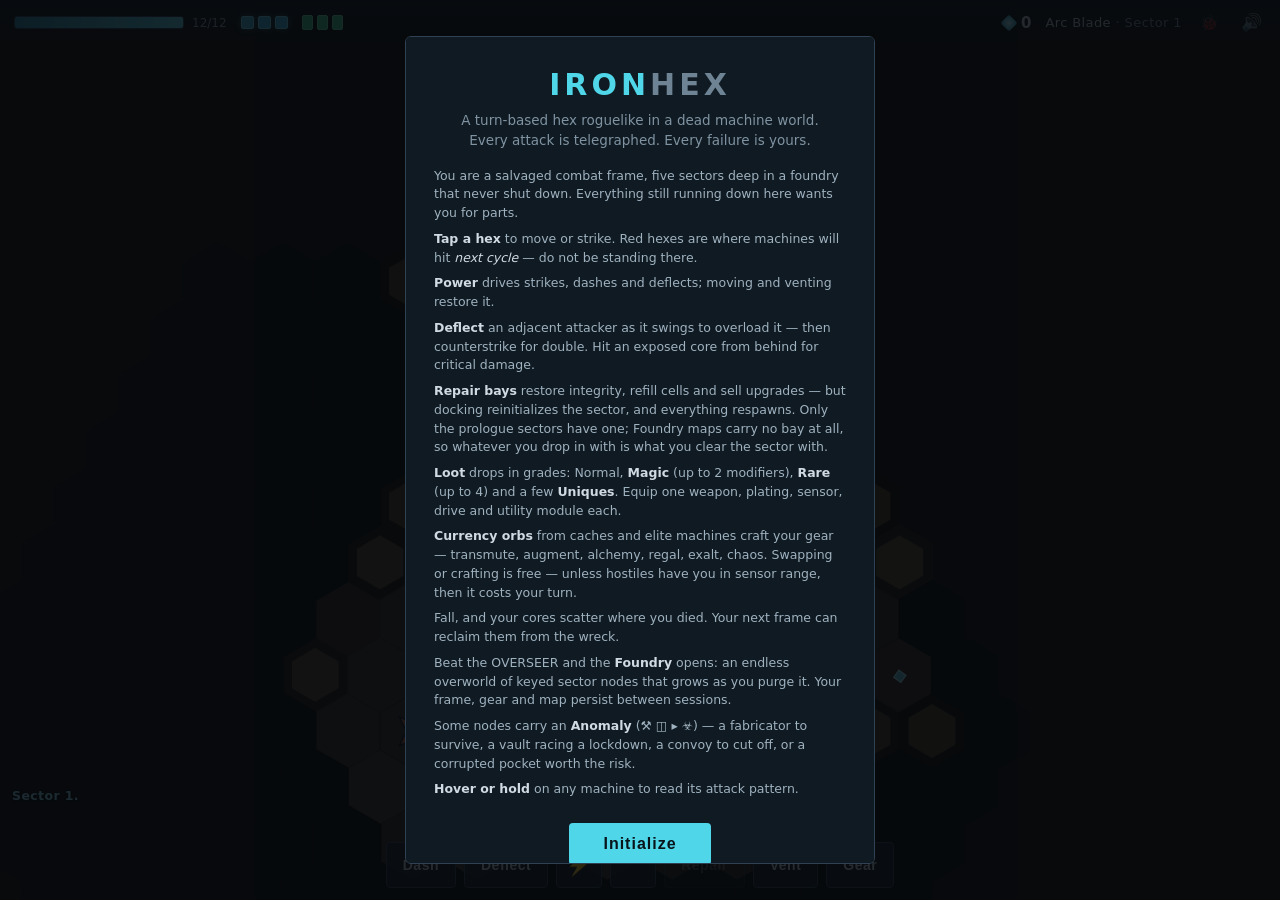
==== commit 654cca9a: "Shrink skill-chip HUD buttons to icon tiles, fixing action-bar overflow Two socketed skill chips joi" ====
--- a/index.html
+++ b/index.html
@@ -32,8 +32,12 @@
   <button id="btn-roll" title="Thruster dash: any hex up to two away, straight through bodies and fire (2 power) [R]">Dash</button>
   <button id="btn-parry" title="Deflector field: negate an adjacent strike and overload the attacker (2 power) [F]">Deflect</button>
   <button id="btn-special" class="hidden" title="Root-lattice special attack [S]">Special</button>
-  <button id="btn-skill-0" class="hidden" title="Skill chip, socket 1 [1]"></button>
-  <button id="btn-skill-1" class="hidden" title="Skill chip, socket 2 [2]"></button>
+  <button id="btn-skill-0" class="skill-btn hidden" title="Skill chip, socket 1 [1]">
+    <span class="skill-glyph"></span><span class="skill-lv"></span><span class="skill-cd"></span>
+  </button>
+  <button id="btn-skill-1" class="skill-btn hidden" title="Skill chip, socket 2 [2]">
+    <span class="skill-glyph"></span><span class="skill-lv"></span><span class="skill-cd"></span>
+  </button>
   <button id="btn-flask" title="Inject a repair cell: restores integrity, but it costs the turn [H]">Repair</button>
   <button id="btn-wait" title="Vent heat: hold position, +2 power [Space]">Vent</button>
   <button id="btn-gear" title="Equipment [B]">Gear</button>
--- a/rl.css
+++ b/rl.css
@@ -207,6 +207,27 @@
 #actions button.active { background: #12333e; border-color: #4fd6e8; color: #a8f0ff; }
 #actions button.rest { background: #123a30dd; border-color: #3fc88a; color: #9ff0c8; }
 #actions button.hidden { display: none; }
+
+/* skill-chip sockets: icon tiles, not text buttons — a name-labeled
+   button ("⚡ Shock Dart", "⛨ Kinetic Ward Lv3") ran wider than every
+   other action and threw the bar's wrap into jagged rows once two of
+   them joined Dash/Deflect/Special/Repair/Vent/Gear/Extract on screen
+   at once. Level and cooldown live in small corner badges instead of
+   inline text; the full name/cost/cooldown stays in the tooltip. */
+#actions button.skill-btn {
+  position: relative;
+  min-width: 0; width: 46px; height: 46px;
+  padding: 0; display: flex; align-items: center; justify-content: center;
+}
+.skill-btn .skill-glyph { font-size: 20px; line-height: 1; }
+.skill-btn .skill-lv, .skill-btn .skill-cd {
+  position: absolute; min-width: 14px; padding: 0 2px;
+  font-size: 10px; font-weight: 700; line-height: 14px; text-align: center;
+  border-radius: 3px; background: #0a1116; border: 1px solid #2f4152;
+}
+.skill-btn .skill-lv { top: -5px; right: -5px; color: #c88aff; border-color: #7a4fb0; }
+.skill-btn .skill-lv:empty, .skill-btn .skill-cd:empty { display: none; }
+.skill-btn .skill-cd { bottom: -5px; right: -5px; color: #f0c060; border-color: #7a6030; }
 
 /* ---------------- overlays ---------------- */
 .overlay {
@@ -417,6 +438,7 @@
   #topbar { gap: 9px; padding: 8px 10px; flex-wrap: wrap; }
   #hp-bar { width: 110px; }
   #actions button { padding: 10px 10px; font-size: 12.5px; min-width: 54px; }
+  #actions button.skill-btn { padding: 0; min-width: 0; width: 42px; height: 42px; }
   #log { bottom: calc(var(--bar-h, 36px) + 40px); font-size: 11.5px; }
   .box { padding: 22px 18px; }
   .box h1 { font-size: 24px; }
